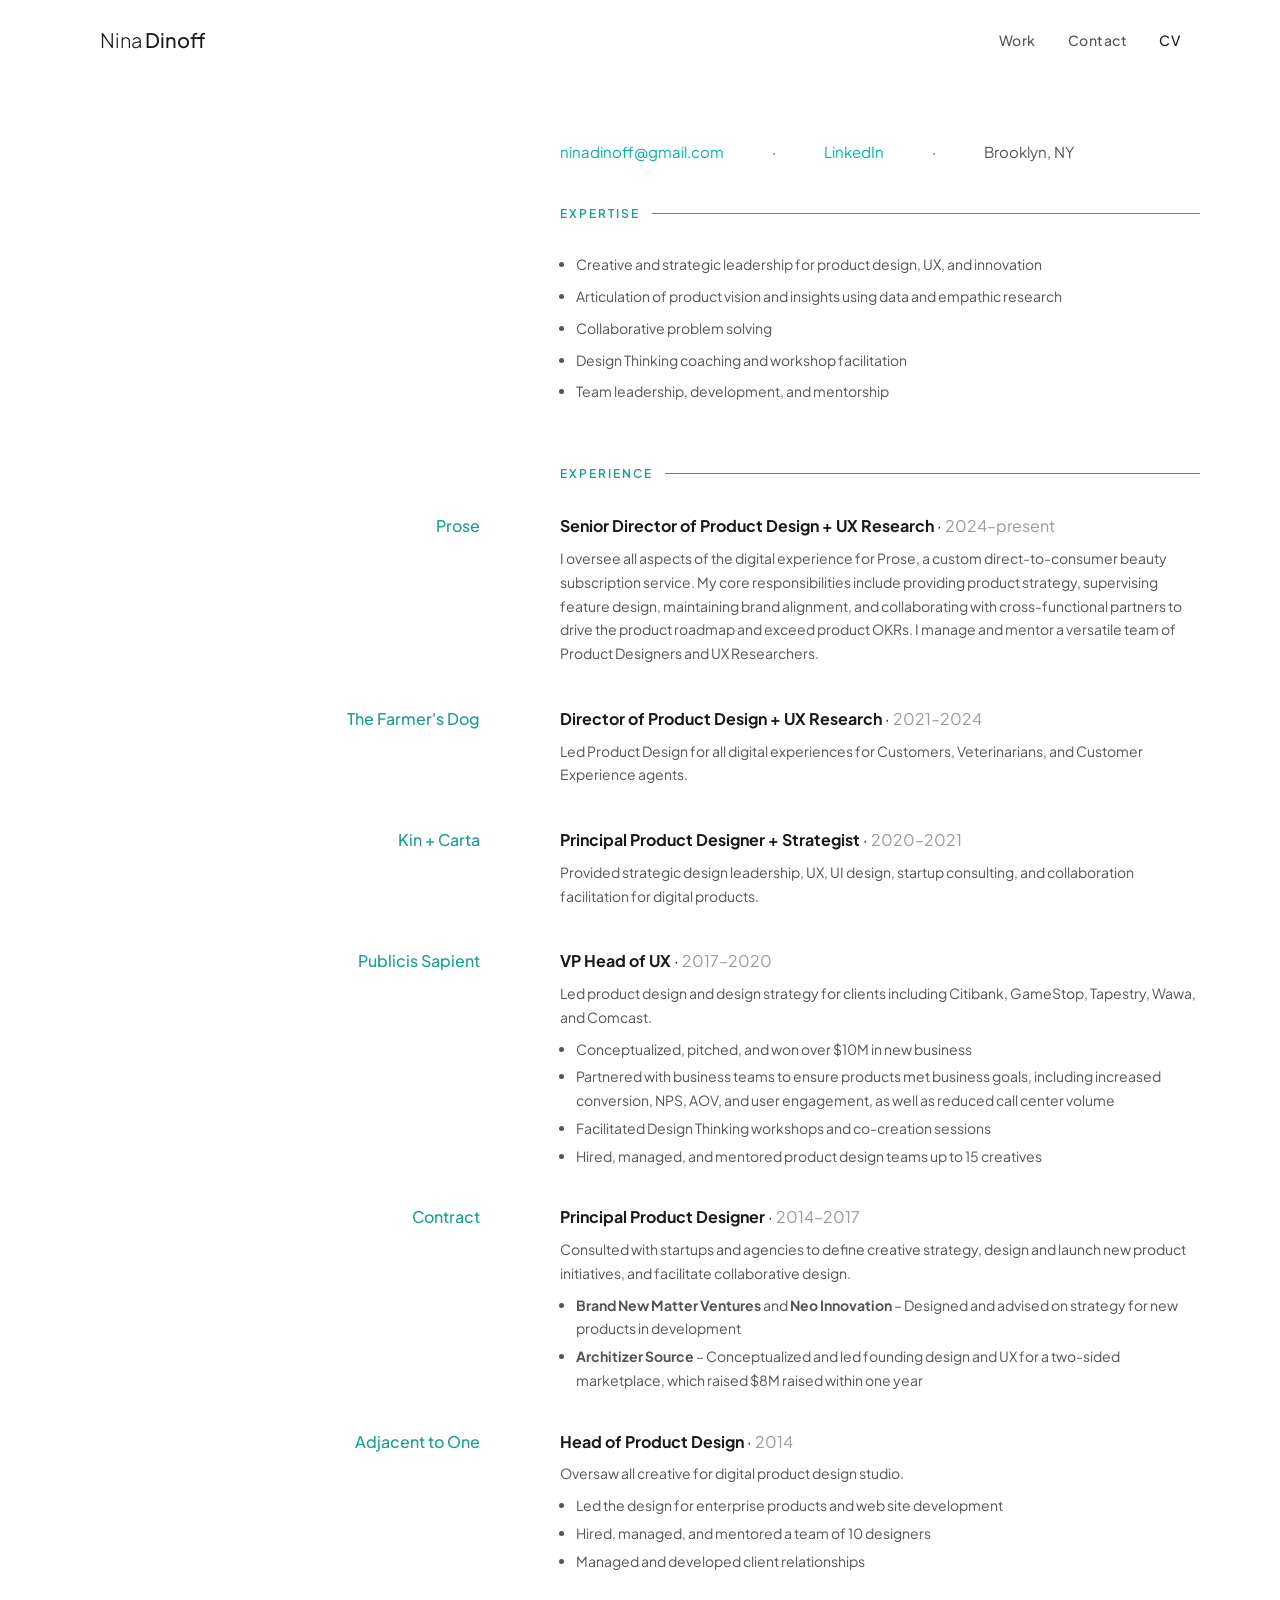
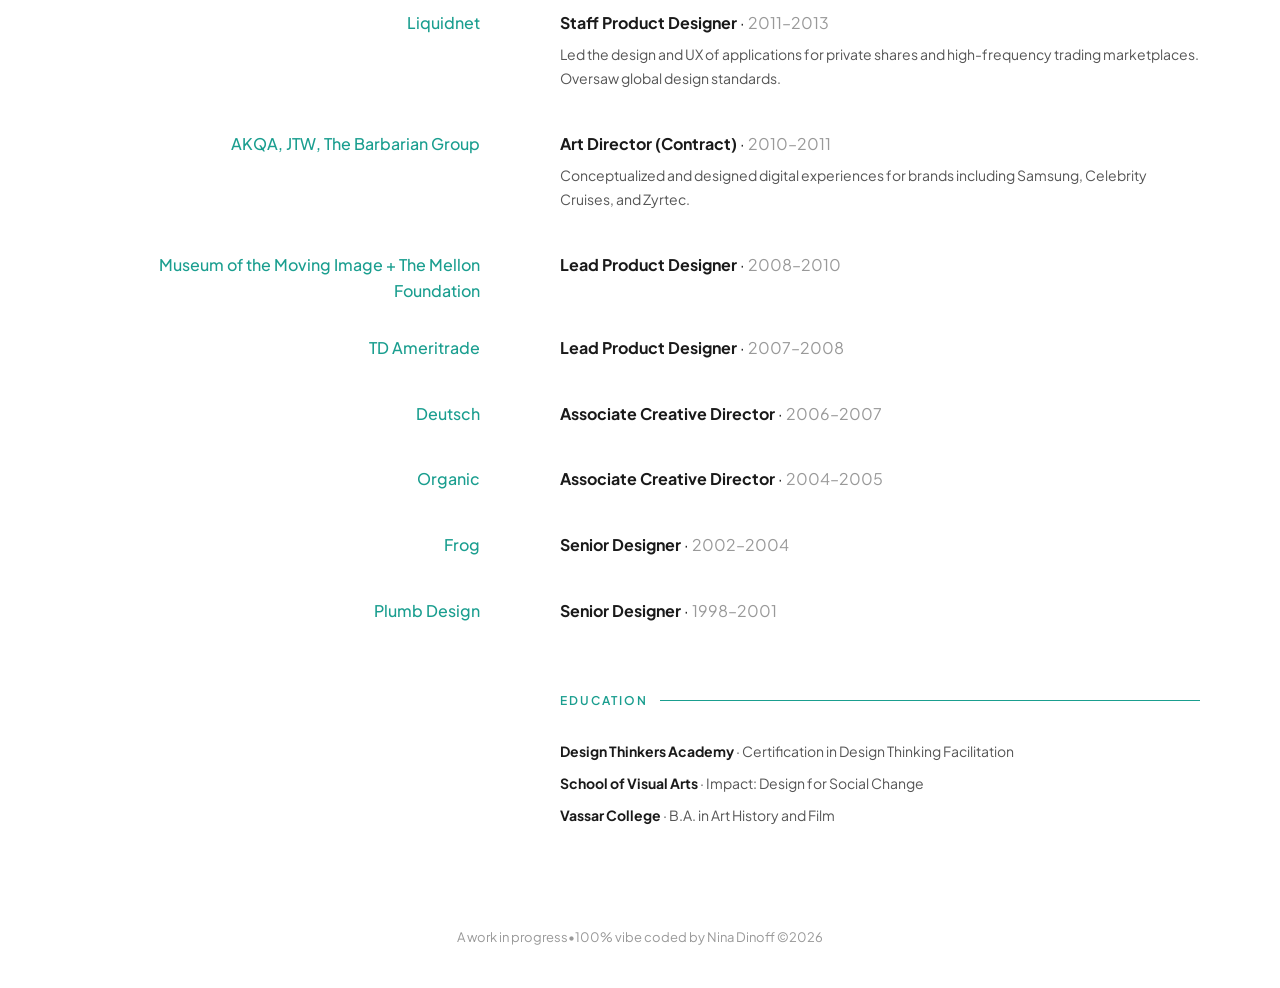
==== cv.html @ 01857542 "Portfolio redesign: all case studies, index, CV, shared design system - Index page with radial art w" ====
<!DOCTYPE html>
<html lang="en">
<head>
<meta charset="UTF-8">
<meta name="viewport" content="width=device-width, initial-scale=1.0">
<title>Nina Dinoff — CV</title>
<link rel="stylesheet" href="styles.css">
<style>
  .cv {
    max-width: 1200px;
    margin: 0 auto;
    padding: 0 40px;
  }

  /* ── Intro ── */
  .cv-intro {
    display: flex;
    gap: 80px;
    align-items: start;
    padding: 60px 0 40px;
  }
  .cv-intro-left {
    width: 400px;
    flex-shrink: 0;
  }
  .cv-intro-left h1 {
    font-size: 43px;
    font-weight: 400;
    line-height: 53px;
    color: #1a1a1a;
  }
  .cv-intro-right {
    flex: 1;
  }
  .cv-intro-right p {
    font-size: 20px;
    font-weight: 400;
    line-height: 36px;
    color: #1a1a1a;
  }
  .cv-intro-right .cv-contact-row {
    display: flex;
    gap: 32px;
    margin-top: 16px;
    font-size: 14px;
  }
  .cv-intro-right .cv-contact-row a {
    color: #06b0a4;
    text-decoration: none;
  }
  .cv-intro-right .cv-contact-row span {
    color: #555;
  }

  /* ── Section eyebrow ── */
  .cv-section-label {
    font-size: 12px;
    font-weight: 600;
    letter-spacing: 2px;
    text-transform: uppercase;
    color: #1a9e8f;
    margin-bottom: 30px;
    padding-left: 480px;
    display: flex;
    align-items: center;
    gap: 12px;
  }
  .cv-section-label::after {
    content: '';
    flex: 1;
    height: 1px;
    background: #1a9e8f;
  }

  /* ── Experience entries ── */
  .cv-entries {
    display: flex;
    flex-direction: column;
    gap: 32px;
    margin-bottom: 60px;
  }
  .cv-entry {
    display: flex;
    gap: 80px;
    align-items: baseline;
  }
  .cv-date {
    width: 400px;
    flex-shrink: 0;
    font-size: 16px;
    font-weight: 500;
    color: #1a9e8f;
    text-align: right;
  }
  .cv-details {
    flex: 1;
  }
  .cv-details h3 {
    font-size: 16px;
    font-weight: 400;
    color: #1a1a1a;
    margin-bottom: 8px;
  }
  .cv-details h3 .cv-title {
    font-weight: 700;
  }
  .cv-details .cv-company {
    color: #999;
    font-weight: 400;
  }
  .cv-details p {
    font-size: 14px;
    line-height: 1.7;
    color: #555;
    margin-bottom: 8px;
  }
  .cv-details ul {
    font-size: 14px;
    line-height: 1.7;
    color: #555;
    padding-left: 16px;
    margin: 0;
  }
  .cv-details li {
    margin-bottom: 4px;
  }

  /* ── Expertise / Education / Contact content ── */
  .cv-content-right {
    padding-left: 480px;
    margin-bottom: 60px;
  }
  .cv-content-right ul {
    display: flex;
    flex-direction: column;
    gap: 8px;
    font-size: 14px;
    line-height: 1.7;
    color: #555;
    padding-left: 16px;
  }
  .cv-content-right p {
    font-size: 14px;
    line-height: 1.7;
    color: #555;
    margin-bottom: 8px;
  }
  .cv-content-right p span {
    font-weight: 700;
    color: #1a1a1a;
  }
  .cv-content-right .contact-row {
    display: flex;
    gap: 48px;
    flex-wrap: wrap;
  }
  .cv-content-right .contact-row a {
    font-size: 14px;
    color: #06b0a4;
    text-decoration: none;
  }
  .cv-content-right .contact-row a:hover {
    text-decoration: underline;
  }
  .cv-content-right .contact-row span {
    font-size: 14px;
    color: #555;
    font-weight: 400;
  }

  .cv-footer {
    font-size: 13px;
    color: #999;
    padding: 24px 0 48px;
    padding-left: 480px;
  }

  @media (max-width: 768px) {
    .cv { padding: 0 28px; }
    .cv-intro { flex-direction: column; gap: 24px; }
    .cv-intro-left { width: 100%; }
    .cv-entry { flex-direction: column; gap: 4px; }
    .cv-date { width: 100%; text-align: left; }
    .cv-section-label, .cv-content-right, .cv-footer { padding-left: 0; }
  }
</style>
</head>
<body>

<div class="nav-wrapper">
<nav class="nav">
  <a href="index.html" class="nav-name">Nina <span>Dinoff</span></a>
  <button class="nav-toggle" onclick="this.classList.toggle('open');this.nextElementSibling.classList.toggle('open')"><span></span><span></span><span></span></button>
  <ul class="nav-links">
    <li><a href="index.html#work">Work</a></li>
    <li><a href="index.html#contact">Contact</a></li>
    <li><a href="cv.html" class="active">CV</a></li>
  </ul>
</nav>
</div>

<div class="cv">

  <!-- ════════════════ INTRO ════════════════ -->
  <div class="cv-intro">
    <div class="cv-intro-left">
    </div>
    <div class="cv-intro-right">
      <div class="contact-info">
        <a href="mailto:ninadinoff@gmail.com">ninadinoff@gmail.com</a><span class="dot"> · </span><a href="https://www.linkedin.com/in/ninadinoff" target="_blank">LinkedIn</a><span class="dot"> · </span><span>Brooklyn, NY</span>
      </div>
    </div>
  </div>

  <!-- ════════════════ EXPERTISE ════════════════ -->
  <div class="cv-section-label">Expertise</div>
  <div class="cv-content-right">
    <ul>
      <li>Creative and strategic leadership for product design, UX, and innovation</li>
      <li>Articulation of product vision and insights using data and empathic research</li>
      <li>Collaborative problem solving</li>
      <li>Design Thinking coaching and workshop facilitation</li>
      <li>Team leadership, development, and mentorship</li>
    </ul>
  </div>

  <!-- ════════════════ EXPERIENCE ════════════════ -->
  <div class="cv-section-label">Experience</div>
  <div class="cv-entries">

    <div class="cv-entry">
      <div class="cv-date">Prose</div>
      <div class="cv-details">
        <h3><span class="cv-title">Senior Director of Product Design + UX Research</span> · <span class="cv-company">2024–present</span></h3>
        <p>I oversee all aspects of the digital experience for Prose, a custom direct-to-consumer beauty subscription service. My core responsibilities include providing product strategy, supervising feature design, maintaining brand alignment, and collaborating with cross-functional partners to drive the product roadmap and exceed product OKRs. I manage and mentor a versatile team of Product Designers and UX Researchers.</p>
      </div>
    </div>

    <div class="cv-entry">
      <div class="cv-date">The Farmer's Dog</div>
      <div class="cv-details">
        <h3><span class="cv-title">Director of Product Design + UX Research</span> · <span class="cv-company">2021–2024</span></h3>
        <p>Led Product Design for all digital experiences for Customers, Veterinarians, and Customer Experience agents.</p>
      </div>
    </div>

    <div class="cv-entry">
      <div class="cv-date">Kin + Carta</div>
      <div class="cv-details">
        <h3><span class="cv-title">Principal Product Designer + Strategist</span> · <span class="cv-company">2020–2021</span></h3>
        <p>Provided strategic design leadership, UX, UI design, startup consulting, and collaboration facilitation for digital products.</p>
      </div>
    </div>

    <div class="cv-entry">
      <div class="cv-date">Publicis Sapient</div>
      <div class="cv-details">
        <h3><span class="cv-title">VP Head of UX</span> · <span class="cv-company">2017–2020</span></h3>
        <p>Led product design and design strategy for clients including Citibank, GameStop, Tapestry, Wawa, and Comcast.</p>
        <ul>
          <li>Conceptualized, pitched, and won over $10M in new business</li>
          <li>Partnered with business teams to ensure products met business goals, including increased conversion, NPS, AOV, and user engagement, as well as reduced call center volume</li>
          <li>Facilitated Design Thinking workshops and co-creation sessions</li>
          <li>Hired, managed, and mentored product design teams up to 15 creatives</li>
        </ul>
      </div>
    </div>

    <div class="cv-entry">
      <div class="cv-date">Contract</div>
      <div class="cv-details">
        <h3><span class="cv-title">Principal Product Designer</span> · <span class="cv-company">2014–2017</span></h3>
        <p>Consulted with startups and agencies to define creative strategy, design and launch new product initiatives, and facilitate collaborative design.</p>
        <ul>
          <li><strong>Brand New Matter Ventures</strong> and <strong>Neo Innovation</strong> – Designed and advised on strategy for new products in development</li>
          <li><strong>Architizer Source</strong> – Conceptualized and led founding design and UX for a two-sided marketplace, which raised $8M raised within one year</li>
        </ul>
      </div>
    </div>

    <div class="cv-entry">
      <div class="cv-date">Adjacent to One</div>
      <div class="cv-details">
        <h3><span class="cv-title">Head of Product Design</span> · <span class="cv-company">2014</span></h3>
        <p>Oversaw all creative for digital product design studio.</p>
        <ul>
          <li>Led the design for enterprise products and web site development</li>
          <li>Hired, managed, and mentored a team of 10 designers</li>
          <li>Managed and developed client relationships</li>
        </ul>
      </div>
    </div>

    <div class="cv-entry">
      <div class="cv-date">Liquidnet</div>
      <div class="cv-details">
        <h3><span class="cv-title">Staff Product Designer</span> · <span class="cv-company">2011–2013</span></h3>
        <p>Led the design and UX of applications for private shares and high-frequency trading marketplaces. Oversaw global design standards.</p>
      </div>
    </div>

    <div class="cv-entry">
      <div class="cv-date">AKQA, JTW, The Barbarian Group</div>
      <div class="cv-details">
        <h3><span class="cv-title">Art Director (Contract)</span> · <span class="cv-company">2010–2011</span></h3>
        <p>Conceptualized and designed digital experiences for brands including Samsung, Celebrity Cruises, and Zyrtec.</p>
      </div>
    </div>

    <div class="cv-entry">
      <div class="cv-date">Museum of the Moving Image + The Mellon Foundation</div>
      <div class="cv-details">
        <h3><span class="cv-title">Lead Product Designer</span> · <span class="cv-company">2008–2010</span></h3>
      </div>
    </div>

    <div class="cv-entry">
      <div class="cv-date">TD Ameritrade</div>
      <div class="cv-details">
        <h3><span class="cv-title">Lead Product Designer</span> · <span class="cv-company">2007–2008</span></h3>
      </div>
    </div>

    <div class="cv-entry">
      <div class="cv-date">Deutsch</div>
      <div class="cv-details">
        <h3><span class="cv-title">Associate Creative Director</span> · <span class="cv-company">2006–2007</span></h3>
      </div>
    </div>

    <div class="cv-entry">
      <div class="cv-date">Organic</div>
      <div class="cv-details">
        <h3><span class="cv-title">Associate Creative Director</span> · <span class="cv-company">2004–2005</span></h3>
      </div>
    </div>

    <div class="cv-entry">
      <div class="cv-date">Frog</div>
      <div class="cv-details">
        <h3><span class="cv-title">Senior Designer</span> · <span class="cv-company">2002–2004</span></h3>
      </div>
    </div>

    <div class="cv-entry">
      <div class="cv-date">Plumb Design</div>
      <div class="cv-details">
        <h3><span class="cv-title">Senior Designer</span> · <span class="cv-company">1998–2001</span></h3>
      </div>
    </div>

  </div>

  <!-- ════════════════ EDUCATION ════════════════ -->
  <div class="cv-section-label">Education</div>
  <div class="cv-content-right">
    <p><span>Design Thinkers Academy</span> · Certification in Design Thinking Facilitation</p>
    <p><span>School of Visual Arts</span> · Impact: Design for Social Change</p>
    <p><span>Vassar College</span> · B.A. in Art History and Film</p>
  </div>


</div>

<div class="global-footer"><span>A work in progress</span><span class="dot"> &bull; </span><span>100% vibe coded by Nina Dinoff &copy;2026</span></div>
<script src="scroll-animate.js"></script>
</body>
</html>
---- styles.css ----
@import url('https://fonts.googleapis.com/css2?family=Plus+Jakarta+Sans:wght@300;400;500;600;700&display=swap');

/* ── Reset ── */
* { margin: 0; padding: 0; box-sizing: border-box; }

body {
  font-family: 'Plus Jakarta Sans', sans-serif;
  color: #1a1a1a;
  background: #fff;
  line-height: 1.6;
  -webkit-font-smoothing: antialiased;
}

/* ══════════════════════════════════════
   CONTACT INFO
   ══════════════════════════════════════ */
.contact-info {
  display: flex;
  gap: 48px;
  flex-wrap: wrap;
}
.contact-info a {
  font-size: 15px;
  color: #06b0a4;
  text-decoration: none;
}
.contact-info a:hover {
  text-decoration: underline;
}
.contact-info span {
  font-size: 15px;
  color: #555;
}

/* ══════════════════════════════════════
   GLOBAL FOOTER
   ══════════════════════════════════════ */
.global-footer {
  height: 100px;
  display: flex;
  align-items: center;
  justify-content: center;
  font-size: 13px;
  color: #999;
  width: 100%;
}

/* ══════════════════════════════════════
   ANIMATIONS
   ══════════════════════════════════════ */
@keyframes fadeInUp {
  from {
    opacity: 0;
    transform: translateY(30px);
  }
  to {
    opacity: 1;
    transform: translateY(0);
  }
}
.fade-in {
  opacity: 0;
  animation: fadeInUp 1s cubic-bezier(0.25, 0.1, 0.25, 1) forwards;
}
.fade-in-1 { animation-delay: 0.2s; }
.fade-in-2 { animation-delay: 0.6s; }
.fade-in-3 { animation-delay: 1.0s; }

.scroll-fade {
  opacity: 0;
  transform: translateY(30px);
  transition: opacity 0.9s cubic-bezier(0.25, 0.1, 0.25, 1), transform 0.9s cubic-bezier(0.25, 0.1, 0.25, 1);
}
.scroll-fade.visible {
  opacity: 1;
  transform: translateY(0);
}
.scroll-fade-delay-1 { transition-delay: 0.15s; }
.scroll-fade-delay-2 { transition-delay: 0.3s; }
.scroll-fade-delay-3 { transition-delay: 0.45s; }

/* ══════════════════════════════════════
   NAV
   ══════════════════════════════════════ */
.nav-wrapper {
  position: sticky;
  top: 0;
  background: #fff;
  z-index: 100;
  width: 100%;
}
.nav {
  position: relative;
}
.nav {
  max-width: 1200px;
  margin: 0 auto;
  padding: 24px 60px;
  display: flex;
  justify-content: space-between;
  align-items: center;
}
.nav-name {
  font-size: 20px;
  font-weight: 300;
  color: #1a1a1a;
  text-decoration: none;
}
.nav-name span {
  font-weight: 500;
}
.nav-links {
  display: flex;
  gap: 32px;
  list-style: none;
}
.nav-links a {
  font-size: 14px;
  font-weight: 500;
  color: #555;
  text-decoration: none;
  letter-spacing: 0.5px;
}
.nav-links a:hover {
  color: #1a9e8f;
}
.nav-links a.active {
  color: #1a1a1a;
  font-weight: 500;
}
/* ── Hamburger menu ── */
.nav-toggle {
  display: none;
  background: none;
  border: none;
  cursor: pointer;
  padding: 4px;
  flex-direction: column;
  gap: 5px;
}
.nav-toggle span {
  display: block;
  width: 22px;
  height: 2px;
  background: #1a1a1a;
  transition: transform 0.3s, opacity 0.3s;
}
.nav-toggle.open span:nth-child(1) {
  transform: rotate(45deg) translate(5px, 5px);
}
.nav-toggle.open span:nth-child(2) {
  opacity: 0;
}
.nav-toggle.open span:nth-child(3) {
  transform: rotate(-45deg) translate(5px, -5px);
}

@media (max-width: 768px) {
  .nav { padding: 20px 28px; }
  .nav-toggle { display: flex; }
  .nav-links {
    display: none;
    position: absolute;
    top: 100%;
    right: 0;
    left: 0;
    background: #fff;
    flex-direction: column;
    padding: 20px 28px;
    gap: 16px;
    border-top: 1px solid #e8e8e8;
  }
  .nav-links.open {
    display: flex;
  }
}

/* ══════════════════════════════════════
   HERO
   ══════════════════════════════════════ */
.hero {
  background: #0a0a0a;
  color: #fff;
}
.hero-inner {
  max-width: 1200px;
  margin: 0 auto;
  padding: 80px 60px 60px;
  display: grid;
  grid-template-columns: 1fr 1fr;
  gap: 60px;
  align-items: start;
}
.hero .label {
  font-size: 13px;
  font-weight: 600;
  letter-spacing: 2px;
  text-transform: uppercase;
  color: #1a9e8f;
  margin-bottom: 24px;
}
.hero .label a {
  color: #1a9e8f;
  text-decoration: none;
}
.hero .label a:hover {
  text-decoration: underline;
}
.hero h1 {
  font-family: 'Plus Jakarta Sans', sans-serif;
  font-size: 43px;
  font-weight: 400;
  line-height: 53px;
  margin-bottom: 28px;
  color: #fff;
}
.hero .subtitle {
  font-size: 20px;
  line-height: 36px;
  color: #b0b0b0;
  max-width: 620px;
  margin-bottom: 40px;
}

/* ── Meta bar ── */
.meta-bar {
  display: grid;
  grid-template-columns: 1fr 1fr;
  gap: 32px 48px;
  padding-top: 28px;
  border-top: 1px solid #333;
}
.meta-bar dt {
  font-size: 11px;
  font-weight: 600;
  letter-spacing: 1.5px;
  text-transform: uppercase;
  color: #1a9e8f;
  margin-bottom: 4px;
}
.meta-bar dd {
  font-size: 14px;
  color: #b0b0b0;
  line-height: 1.5;
}

/* ── iPhone mockup ── */
.iphone-frame {
  position: relative;
  width: 300px;
  margin: 0 auto;
  border-radius: 40px;
  border: 6px solid #333;
  overflow: hidden;
  background: #000;
  box-shadow: 0 20px 60px rgba(0,0,0,0.5);
  aspect-ratio: 9 / 19.5;
}
.iphone-frame video {
  width: 100%;
  height: 100%;
  object-fit: cover;
  display: block;
}

@media (max-width: 768px) {
  .hero-inner { grid-template-columns: 1fr; padding: 40px 28px; }
  .iphone-frame { width: 240px; margin-top: 20px; }
}

/* ══════════════════════════════════════
   SECTIONS
   ══════════════════════════════════════ */
section {
  max-width: 1200px;
  margin: 0 auto;
  padding: 60px;
}

/* ── Section label / eyebrow ── */
.section-label {
  font-size: 12px;
  font-weight: 600;
  letter-spacing: 2px;
  text-transform: uppercase;
  color: #1a9e8f;
  margin-bottom: 30px;
  display: flex;
  align-items: center;
  gap: 12px;
}
.section-label::after {
  content: '';
  flex: 1;
  height: 1px;
  background: #1a9e8f;
}

/* ── Section headings ── */
section h2 {
  font-family: 'Plus Jakarta Sans', sans-serif;
  font-size: 30px;
  font-weight: 400;
  line-height: 1.2;
  margin-bottom: 20px;
}

/* ── Section body text ── */
section p {
  font-size: 16px;
  line-height: 1.7;
  color: #555;
  max-width: 600px;
  margin-bottom: 16px;
}

/* ══════════════════════════════════════
   LAYOUT: TWO-COLUMN
   ══════════════════════════════════════ */
.two-col {
  display: grid;
  grid-template-columns: 2fr 1fr;
  gap: 60px;
  align-items: start;
  border-left: none;
}
.two-col > :last-child {
  border-left: 1px solid #e0e0e0;
  padding-left: 60px;
}
.two-col.equal {
  grid-template-columns: 1fr 1fr;
  align-items: center;
}
.two-col.equal > :last-child {
  border-left: none;
  padding-left: 0;
}

@media (max-width: 768px) {
  .two-col, .two-col.equal { display: flex !important; flex-direction: column; grid-template-columns: 1fr; }
  .two-col > div, .two-col.equal > div { width: 100%; }
  .two-col > :last-child { border-left: none; padding-left: 0; }
  .two-col.img-first { flex-direction: column-reverse; }
  .two-col.img-first > div { width: 100%; }
  section { padding: 40px 28px; }
  section p { max-width: 100%; }
  .meta-bar { grid-template-columns: 1fr 1fr; gap: 24px 20px; }
  section h2 { font-size: 24px; }
  .hero h1 { font-size: 30px; line-height: 38px; }
  .hero .subtitle { font-size: 16px; line-height: 28px; }
  .phone-scroll { width: 100%; height: 400px; }
  .stat .number { font-size: 32px; }
  .results-grid { grid-template-columns: 1fr; }
  .pillars { grid-template-columns: 1fr; }
  .contact-info { flex-direction: column; gap: 0; }
  .contact-info .dot { display: none; }
  .global-footer { flex-direction: column; gap: 0; line-height: 1.4; }
  .global-footer .dot { display: none; }
}

/* ══════════════════════════════════════
   STATS
   ══════════════════════════════════════ */
.stats {
  display: flex;
  flex-direction: column;
  gap: 32px;
  margin-top: 0;
}
.stat { min-width: 140px; }
.stat .number {
  font-family: 'Plus Jakarta Sans', sans-serif;
  font-size: 42px;
  font-weight: 400;
  color: #1a9e8f;
  line-height: 1;
  margin-bottom: 6px;
}
.stat .desc {
  font-size: 13px;
  color: #888;
  line-height: 1.4;
}

/* ══════════════════════════════════════
   TRADEOFF CALLOUT
   ══════════════════════════════════════ */
.tradeoff {
  border-left: 3px solid #1a9e8f;
  padding: 20px 24px;
  margin-top: 64px;
  background: #f8f8f8;
  border-radius: 0 8px 8px 0;
}
.tradeoff .tradeoff-label {
  font-size: 11px;
  font-weight: 700;
  letter-spacing: 1.5px;
  text-transform: uppercase;
  color: #1a9e8f;
  margin-bottom: 8px;
}
.tradeoff p { color: #555; max-width: 100%; margin-bottom: 0; }

/* ══════════════════════════════════════
   RESULTS GRID
   ══════════════════════════════════════ */
.results-grid {
  display: grid;
  grid-template-columns: 1fr 1fr 1fr;
  gap: 0;
  margin-top: 48px;
  border-top: 1px solid #e0e0e0;
  padding-top: 32px;
}
.results-col {
  padding: 0 32px;
  border-left: 1px solid #e0e0e0;
  display: flex;
  flex-direction: column;
  gap: 32px;
}
.results-col:first-child {
  border-left: none;
  padding-left: 0;
}
.results-note {
  font-size: 13px;
  color: #999;
  font-style: italic;
}

@media (max-width: 768px) {
  .results-grid { grid-template-columns: 1fr; gap: 32px; }
  .results-col { border-left: none; padding: 0; border-top: 1px solid #e0e0e0; padding-top: 24px; }
  .results-col:first-child { border-top: none; padding-top: 0; }
}

/* ══════════════════════════════════════
   CONTENT EYEBROW (inline, no line)
   ══════════════════════════════════════ */
.content-label {
  font-size: 12px;
  font-weight: 600;
  letter-spacing: 2px;
  text-transform: uppercase;
  color: #1a9e8f;
  margin-bottom: 12px;
}

/* ══════════════════════════════════════
   INLINE RESULTS CARD
   ══════════════════════════════════════ */
.results-inline {
  border-left: 1px solid #1a9e8f;
  padding: 0 24px;
  margin-top: 32px;
}
.results-inline .results-inline-label {
  font-size: 11px;
  font-weight: 700;
  letter-spacing: 1.5px;
  text-transform: uppercase;
  color: #333;
  margin-bottom: 16px;
}
.results-inline .result-row {
  display: flex;
  align-items: baseline;
  gap: 16px;
  margin-bottom: 12px;
}
.results-inline .result-row .number {
  font-family: 'Plus Jakarta Sans', sans-serif;
  font-size: 22px;
  font-weight: 400;
  color: #1a1a1a;
  min-width: 50px;
}
.results-inline .result-row .desc {
  font-size: 13px;
  color: #555;
  line-height: 1.4;
}
.results-inline .results-note {
  font-size: 12px;
  color: #999;
  font-style: italic;
  margin-top: 8px;
}

/* ══════════════════════════════════════
   QUOTE
   ══════════════════════════════════════ */
.quote {
  margin-top: 32px;
}
.quote blockquote {
  font-family: 'Plus Jakarta Sans', sans-serif;
  font-size: clamp(24px, 3vw, 32px);
  font-weight: 400;
  color: #1a9e8f;
  line-height: 1.3;
  margin-bottom: 8px;
}
.quote cite {
  font-family: 'Plus Jakarta Sans', sans-serif;
  font-size: 14px;
  font-style: normal;
  color: #1a9e8f;
}

/* ══════════════════════════════════════
   DIVIDERS
   ══════════════════════════════════════ */
.divider {
  max-width: 1200px;
  margin: 0 auto;
  padding: 0 60px;
}
.divider hr {
  border: none;
  border-top: 1px solid #e8e8e8;
}

.section-divider {
  max-width: 1200px;
  margin: 0 auto;
  padding: 0 60px;
}
.section-divider hr {
  border: none;
  border-top: 1px solid #e8e8e8;
}

@media (max-width: 768px) {
  .divider { padding: 0 28px; }
  .section-divider { padding: 0 28px; }
}

/* ══════════════════════════════════════
   REFLECTION
   ══════════════════════════════════════ */
.reflection p {
  max-width: 640px;
}

/* ══════════════════════════════════════
   STRATEGIC PILLARS
   ══════════════════════════════════════ */
.pillars {
  display: grid;
  grid-template-columns: 1fr 1fr 1fr;
  gap: 40px;
  margin-top: 40px;
}
.pillar h3 {
  font-family: 'Plus Jakarta Sans', sans-serif;
  font-size: 16px;
  font-weight: 600;
  color: #1a1a1a;
  padding-bottom: 12px;
  margin-bottom: 12px;
}
.pillar-ux h3 { border-bottom: 3px solid #1a9e8f; }
.pillar-pricing h3 { border-bottom: 3px solid #f59e0b; }
.pillar-custom h3 { border-bottom: 3px solid #7c4dff; }
.pillar p {
  font-size: 15px;
  color: #555;
  line-height: 1.6;
  max-width: 100%;
}

@media (max-width: 768px) {
  .pillars { grid-template-columns: 1fr; gap: 28px; }
}

/* ══════════════════════════════════════
   TIMELINE (IMAGE)
   ══════════════════════════════════════ */
.timeline {
  margin-top: 48px;
  overflow-x: auto;
  -webkit-overflow-scrolling: touch;
}
.timeline img {
  display: block;
  width: 100%;
  min-width: 900px;
  height: auto;
}

/* ══════════════════════════════════════
   IMAGE SHOWCASE
   ══════════════════════════════════════ */
.img-showcase { margin: 24px 0; border-radius: 8px; overflow: hidden; }
.img-showcase img { width: 100%; height: auto; display: block; border-radius: 8px; }
.img-caption { font-size: 12px; color: #999; text-align: center; margin-top: 8px; letter-spacing: 1px; text-transform: uppercase; }

/* ══════════════════════════════════════
   BEFORE / AFTER CARD
   ══════════════════════════════════════ */
.ba-card {
  background: #0a0a0a;
  border-radius: 16px;
  padding: 32px 24px;
  display: grid;
  grid-template-columns: 1fr 1fr;
  gap: 24px;
  margin-top: 8px;
  justify-items: center;
}
.ba-card:has(.ba-col:only-child) {
  grid-template-columns: 1fr;
}
.ba-card .ba-col {
  display: flex;
  flex-direction: column;
  align-items: center;
  justify-content: center;
}
.ba-card .ba-label {
  font-size: 11px;
  font-weight: 600;
  letter-spacing: 2px;
  text-transform: uppercase;
  color: #1a9e8f;
  margin-bottom: 16px;
}
.ba-card img {
  width: 100%;
  max-width: 240px;
  height: auto;
  display: block;
  border-radius: 8px;
}
.ba-card[style*="height: 100%"] {
  align-content: center;
}

@media (max-width: 768px) {
  .ba-card { grid-template-columns: 1fr; padding: 24px 16px !important; }
  .ba-card img { max-width: 100%; }
}

/* ══════════════════════════════════════
   SCROLLABLE PHONE FRAME
   ══════════════════════════════════════ */
.phone-scroll {
  width: 242px;
  height: 508px;
  border-radius: 28px;
  border: 5px solid #333;
  overflow-y: auto;
  overflow-x: hidden;
  background: #fff;
  -webkit-overflow-scrolling: touch;
}
.phone-scroll::-webkit-scrollbar {
  display: none;
}
.phone-scroll img {
  width: 100%;
  display: block;
}

/* ══════════════════════════════════════
   PHONE SHOWCASE PANEL
   ══════════════════════════════════════ */
.phone-showcase {
  max-width: 1200px;
  margin: -32px auto 0;
  padding: 0 60px 60px;
}
.phone-showcase-inner {
  background: #1a1a1a;
  border-radius: 16px;
  padding: 48px 40px 40px;
}
.phone-showcase-grid {
  display: grid;
  grid-template-columns: 1fr 1fr 1fr;
  gap: 24px;
}
.phone-showcase-grid-5 {
  grid-template-columns: repeat(5, 1fr);
}
.phone-showcase-item {
  display: flex;
  flex-direction: column;
  align-items: center;
}
.phone-showcase-item img {
  width: 100%;
  max-width: 240px;
  height: auto;
  display: block;
  border-radius: 12px;
}
.phone-showcase-item .phone-label {
  font-size: 12px;
  font-weight: 600;
  letter-spacing: 2px;
  text-transform: uppercase;
  color: #1a9e8f;
  margin-top: 20px;
  text-align: center;
}

@media (max-width: 768px) {
  .phone-showcase { padding: 0 28px 40px; }
  .phone-showcase-inner { padding: 32px 20px 28px; }
  .phone-showcase-grid,
  .phone-showcase-grid-5 {
    grid-template-columns: 1fr;
    gap: 32px;
  }
  .phone-showcase-item img { max-width: 200px; }
}
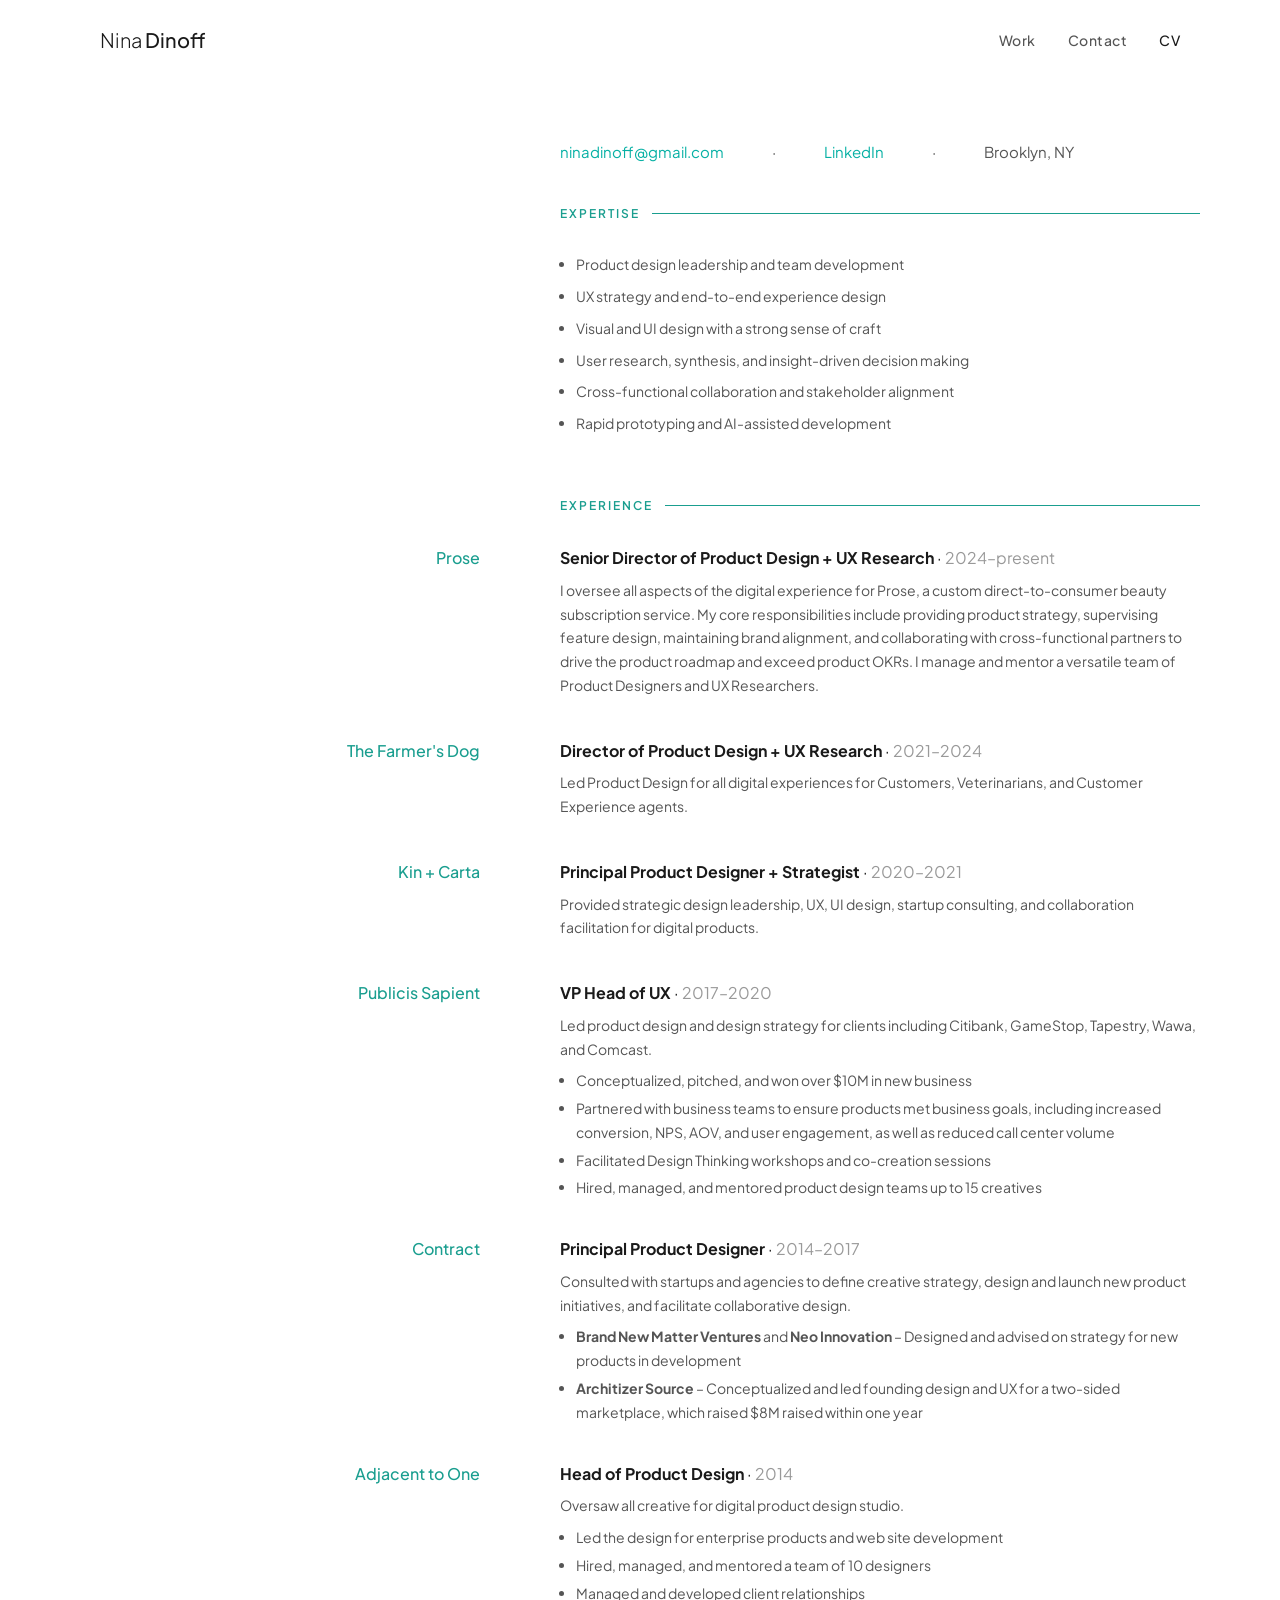
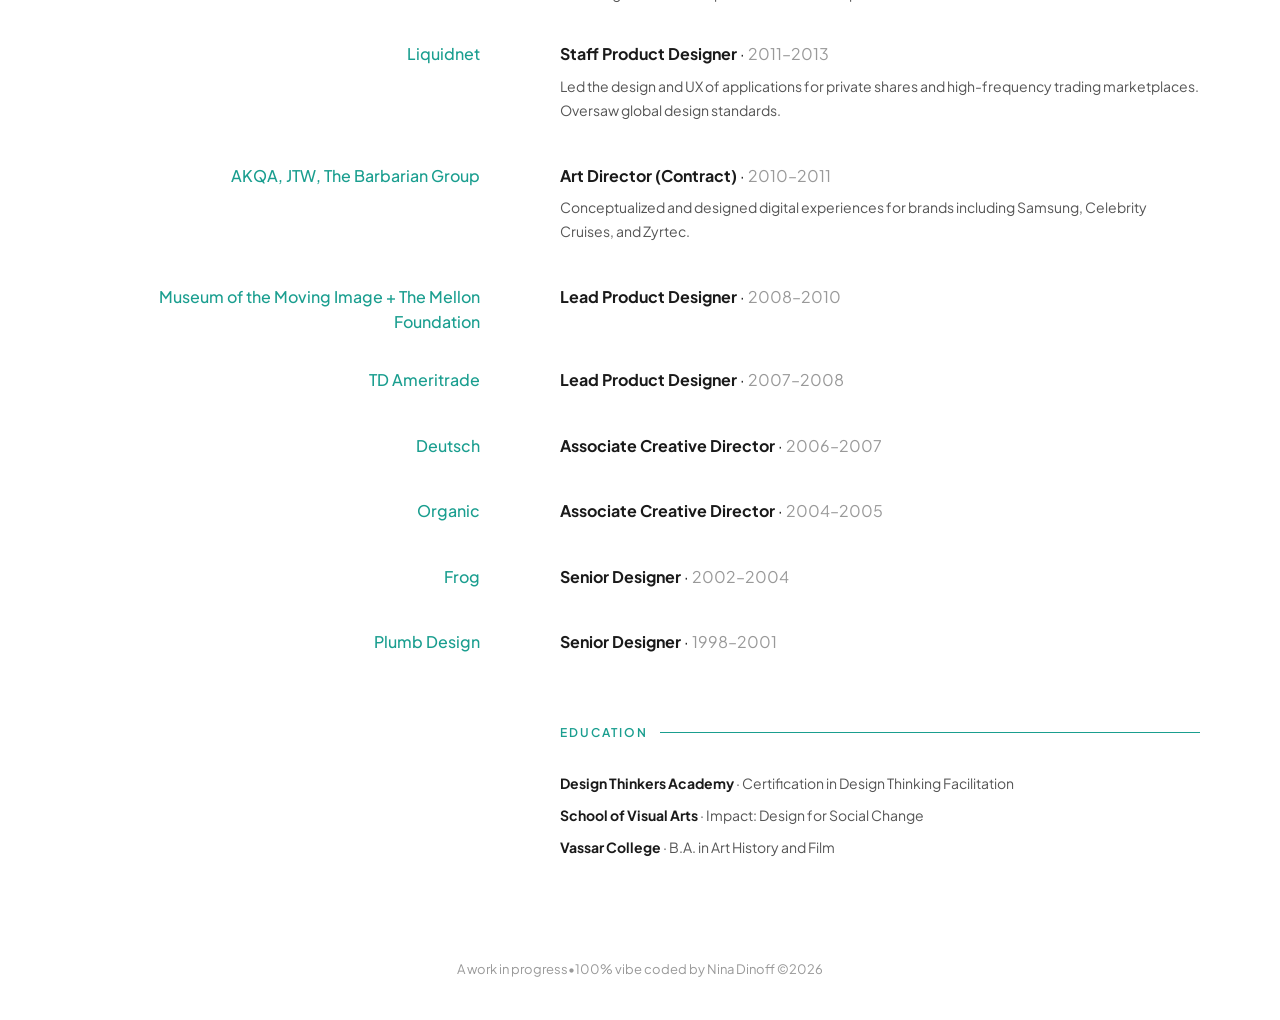
==== commit 15593b77: "Update CV expertise list and add vibe coding bullet Co-Authored-By: Claude Opus 4.6 (1M context) <no" ====
--- a/cv.html
+++ b/cv.html
@@ -216,11 +216,12 @@
   <div class="cv-section-label">Expertise</div>
   <div class="cv-content-right">
     <ul>
-      <li>Creative and strategic leadership for product design, UX, and innovation</li>
-      <li>Articulation of product vision and insights using data and empathic research</li>
-      <li>Collaborative problem solving</li>
-      <li>Design Thinking coaching and workshop facilitation</li>
-      <li>Team leadership, development, and mentorship</li>
+      <li>Product design leadership and team development</li>
+      <li>UX strategy and end-to-end experience design</li>
+      <li>Visual and UI design with a strong sense of craft</li>
+      <li>User research, synthesis, and insight-driven decision making</li>
+      <li>Cross-functional collaboration and stakeholder alignment</li>
+      <li>Rapid prototyping and AI-assisted development</li>
     </ul>
   </div>
 
